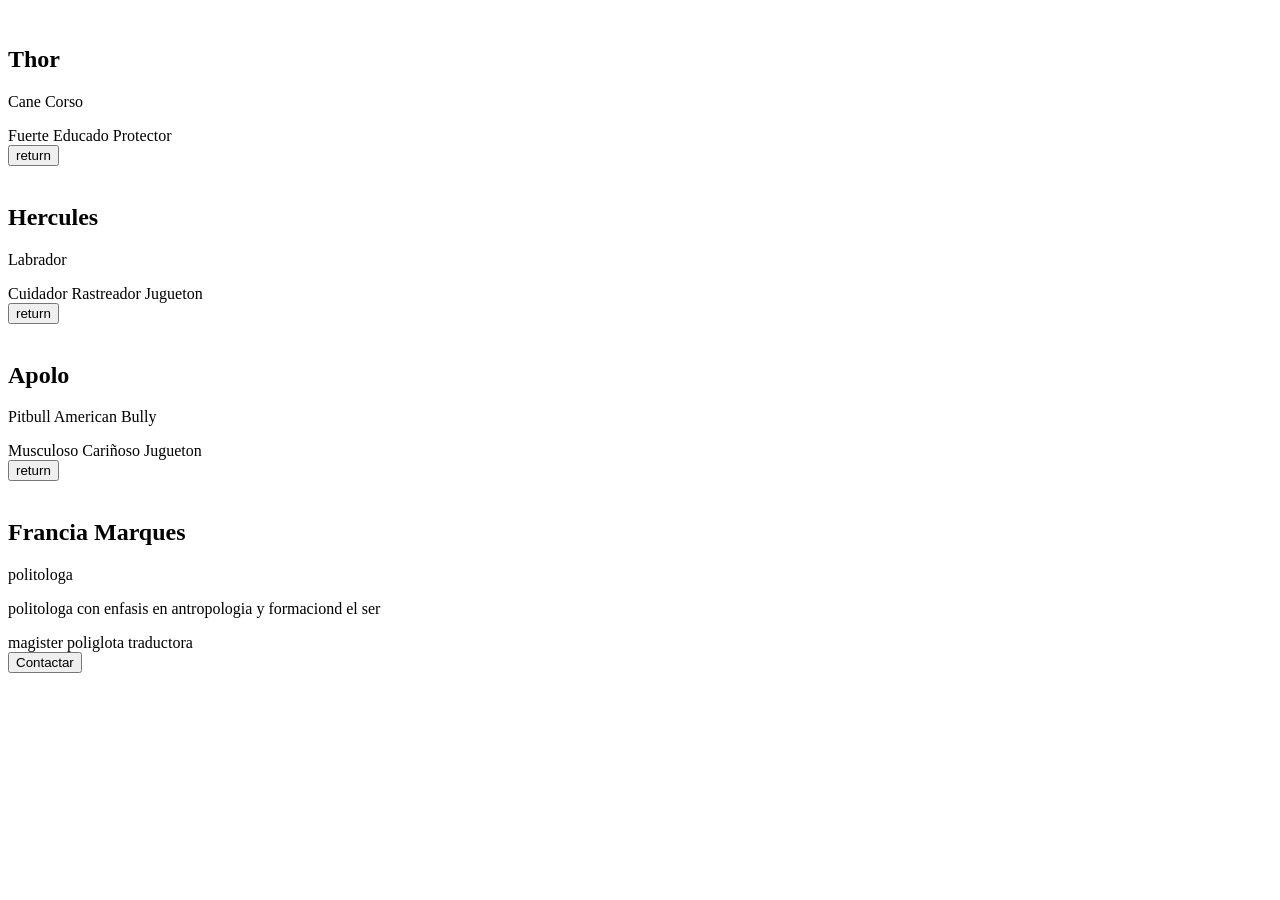
==== Petspreferences.html @ f272f853 "Add files via upload" ====
<!DOCTYPE html>
<html lang="es">
<head>
    <meta charset="UTF-8">
    <meta name="viewport" content="width=device-width, initial-scale=1.0">
    <title>Proyecto de Conceptos HTML/CSS</title>
    <link rel="stylesheet" href="style.css">
</head>
<body>

    <main class="contenedor-principal">
        

        <article class="tarjeta">
            <div class="foto-perfil">
                <img class="image" src="Thor.jpg" alt="">
            </div>
                <h1>Thor
                </h1>
                <p class="subtitulo">Cane Corso</p>
            </header>
            <section class="tarjeta-cuerpo">
                
                
                <div class="Cualidades">
                    <span class="tag">Fuerte</span>
                    <span class="tag">Educado</span>
                    <span class="tag">Protector</span>
                </div>
            </section>

            <header class="tarjeta-header">
            
            <footer class="tarjeta-pie">
                <button class="btn-contacto" onclick="window.location.href='index.html' ">return</button>
            </footer>
        </article>
    </main>
    <!DOCTYPE html>
<html lang="es">
<head>
    <meta charset="UTF-8">
    <meta name="viewport" content="width=device-width, initial-scale=1.0">
    <title>Proyecto de Conceptos HTML/CSS</title>
    <link rel="stylesheet" href="style.css">
</head>
<body>

    <main class="contenedor-principal">
        

        <article class="tarjeta">
            <div class="foto-perfil">
                <img class="image" src="labra.jpg" alt="">
            </div>
                <h1>Hercules</h1>
                <p class="subtitulo"></p>
            </header>
                <p>Labrador</p>    
            <section class="tarjeta-cuerpo">
                
                
                <div class="habilidades">
                    <span class="tag">Cuidador</span>
                    <span class="tag">Rastreador</span>
                    <span class="tag">Jugueton</span>
                </div>
            </section>

            <header class="tarjeta-header">
            
            <footer class="tarjeta-pie">
                <button class="btn-contacto" onclick="window.location.href='index.html' ">return</button>
            </footer>
        </article>
    </main>


</body>
</html>
<!DOCTYPE html>
<html lang="es">
<head>
    <meta charset="UTF-8">
    <meta name="viewport" content="width=device-width, initial-scale=1.0">
    <title>Proyecto de Conceptos HTML/CSS</title>
    <link rel="stylesheet" href="style.css">
</head>
<body>

    <main class="contenedor-principal">
        

        <article class="tarjeta">
            <div class="foto-perfil">
                <img class="image" src="pitbull.jpeg" alt="">
            </div>
                <h1>Apolo</h1>
                <p class="subtitulo">Pitbull American Bully</p>
            </header>
                <p></p>    
            <section class="tarjeta-cuerpo">
                
                
                <div class="habilidades">
                    <span class="tag">Musculoso</span>
                    <span class="tag">Cariñoso</span>
                    <span class="tag">Jugueton</span>
                </div>
            </section>

            <header class="tarjeta-header">
            
            <footer class="tarjeta-pie">
                <button class="btn-contacto" onclick="window.location.href='index.html' ">return</button>
            </footer>
        </article>
    </main>


</body>
</html>
<!DOCTYPE html>
<html lang="es">
<head>
    <meta charset="UTF-8">
    <meta name="viewport" content="width=device-width, initial-scale=1.0">
    <title>Proyecto de Conceptos HTML/CSS</title>
    <link rel="stylesheet" href="style.css">
</head>
<body>

    <main class="contenedor-principal">
        

        <article class="tarjeta">
            <div class="foto-perfil">
                <img class="image" src="Francia.jpeg" alt="">
            </div>
                <h1>Francia Marques</h1>
                <p class="subtitulo">politologa</p>
            </header>
                <p>politologa con enfasis en antropologia y formaciond el ser </p>    
            <section class="tarjeta-cuerpo">
                
                
                <div class="habilidades">
                    <span class="tag">magister</span>
                    <span class="tag">poliglota</span>
                    <span class="tag">traductora</span>
                </div>
            </section>

            <header class="tarjeta-header">
            
            <footer class="tarjeta-pie">
                <button class="btn-contacto" onclick="window.location.href='http://127.0.0.1:5500/FranciaCV.html' ">Contactar</button>
            </footer>
        </article>
    </main>


</body>
</html>
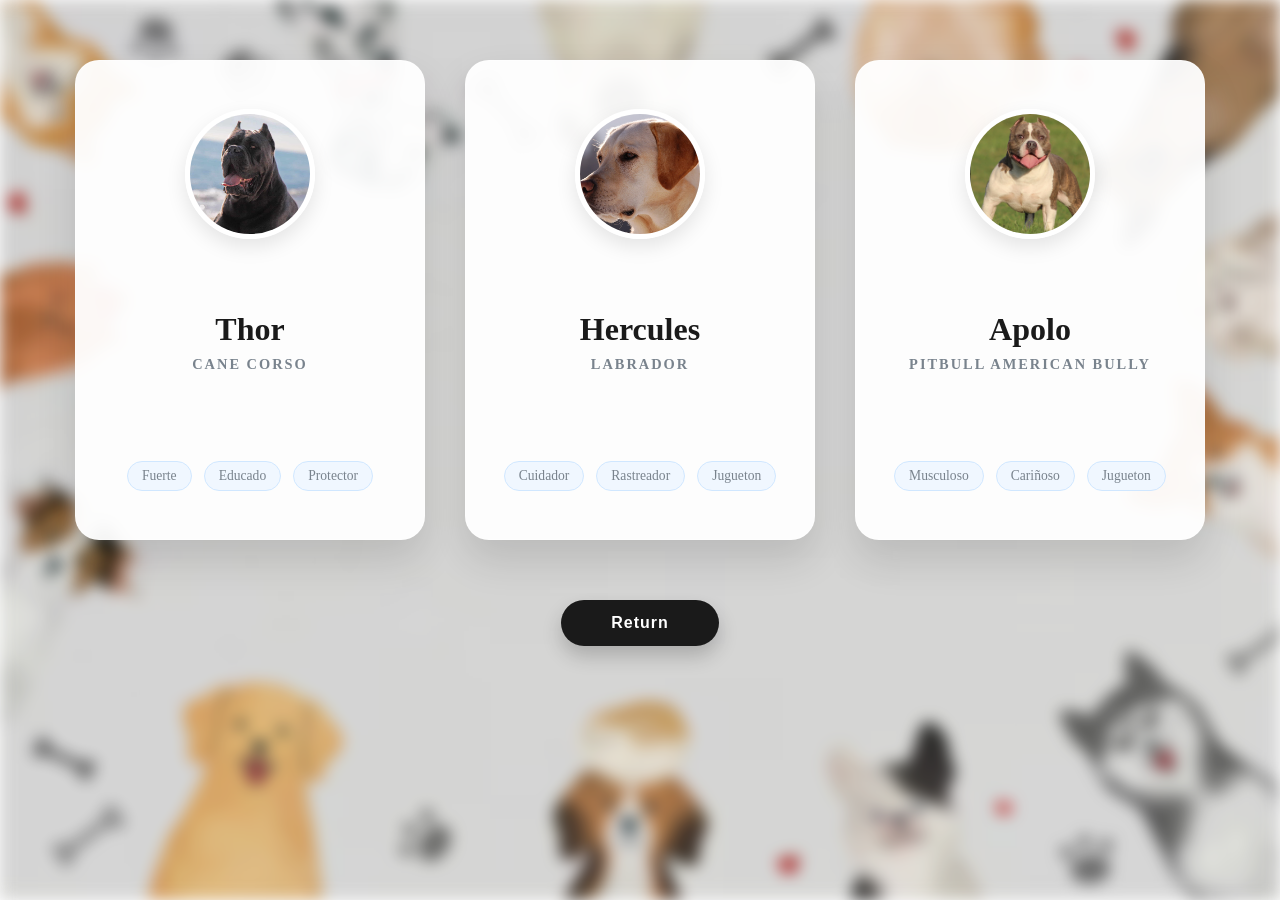
==== commit cb5b8c2f: "Add files via upload" ====
--- a/Petspreferences.html
+++ b/Petspreferences.html
@@ -10,155 +10,65 @@
 
     <main class="contenedor-principal">
         
-
+        <!-- Tarjeta Thor -->
         <article class="tarjeta">
             <div class="foto-perfil">
-                <img class="image" src="Thor.jpg" alt="">
+                <img class="image" src="Thor.jpg" alt="Thor">
             </div>
-                <h1>Thor
-                </h1>
+            <header class="tarjeta-header">
+                <h1>Thor</h1>
                 <p class="subtitulo">Cane Corso</p>
             </header>
             <section class="tarjeta-cuerpo">
-                
-                
-                <div class="Cualidades">
+                <div class="habilidades">
                     <span class="tag">Fuerte</span>
                     <span class="tag">Educado</span>
                     <span class="tag">Protector</span>
                 </div>
             </section>
+        </article>
 
-            <header class="tarjeta-header">
-            
-            <footer class="tarjeta-pie">
-                <button class="btn-contacto" onclick="window.location.href='index.html' ">return</button>
-            </footer>
-        </article>
-    </main>
-    <!DOCTYPE html>
-<html lang="es">
-<head>
-    <meta charset="UTF-8">
-    <meta name="viewport" content="width=device-width, initial-scale=1.0">
-    <title>Proyecto de Conceptos HTML/CSS</title>
-    <link rel="stylesheet" href="style.css">
-</head>
-<body>
-
-    <main class="contenedor-principal">
-        
-
+        <!-- Tarjeta Hercules -->
         <article class="tarjeta">
             <div class="foto-perfil">
-                <img class="image" src="labra.jpg" alt="">
+                <img class="image" src="labra.jpg" alt="Hercules">
             </div>
+            <header class="tarjeta-header">
                 <h1>Hercules</h1>
-                <p class="subtitulo"></p>
+                <p class="subtitulo">Labrador</p>
             </header>
-                <p>Labrador</p>    
             <section class="tarjeta-cuerpo">
-                
-                
                 <div class="habilidades">
                     <span class="tag">Cuidador</span>
                     <span class="tag">Rastreador</span>
                     <span class="tag">Jugueton</span>
                 </div>
             </section>
+        </article>
 
-            <header class="tarjeta-header">
-            
-            <footer class="tarjeta-pie">
-                <button class="btn-contacto" onclick="window.location.href='index.html' ">return</button>
-            </footer>
-        </article>
-    </main>
-
-
-</body>
-</html>
-<!DOCTYPE html>
-<html lang="es">
-<head>
-    <meta charset="UTF-8">
-    <meta name="viewport" content="width=device-width, initial-scale=1.0">
-    <title>Proyecto de Conceptos HTML/CSS</title>
-    <link rel="stylesheet" href="style.css">
-</head>
-<body>
-
-    <main class="contenedor-principal">
-        
-
+        <!-- Tarjeta Apolo -->
         <article class="tarjeta">
             <div class="foto-perfil">
-                <img class="image" src="pitbull.jpeg" alt="">
+                <img class="image" src="pitbull.jpeg" alt="Apolo">
             </div>
+            <header class="tarjeta-header">
                 <h1>Apolo</h1>
                 <p class="subtitulo">Pitbull American Bully</p>
             </header>
-                <p></p>    
             <section class="tarjeta-cuerpo">
-                
-                
                 <div class="habilidades">
                     <span class="tag">Musculoso</span>
                     <span class="tag">Cariñoso</span>
                     <span class="tag">Jugueton</span>
                 </div>
             </section>
+        </article>
 
-            <header class="tarjeta-header">
-            
-            <footer class="tarjeta-pie">
-                <button class="btn-contacto" onclick="window.location.href='index.html' ">return</button>
-            </footer>
-        </article>
+
     </main>
-
+    <div class="contenedor-inferior">
+        <button class="btn-return" onclick="window.location.href='index.html'">Return</button>
+    </div>
 
 </body>
 </html>
-<!DOCTYPE html>
-<html lang="es">
-<head>
-    <meta charset="UTF-8">
-    <meta name="viewport" content="width=device-width, initial-scale=1.0">
-    <title>Proyecto de Conceptos HTML/CSS</title>
-    <link rel="stylesheet" href="style.css">
-</head>
-<body>
-
-    <main class="contenedor-principal">
-        
-
-        <article class="tarjeta">
-            <div class="foto-perfil">
-                <img class="image" src="Francia.jpeg" alt="">
-            </div>
-                <h1>Francia Marques</h1>
-                <p class="subtitulo">politologa</p>
-            </header>
-                <p>politologa con enfasis en antropologia y formaciond el ser </p>    
-            <section class="tarjeta-cuerpo">
-                
-                
-                <div class="habilidades">
-                    <span class="tag">magister</span>
-                    <span class="tag">poliglota</span>
-                    <span class="tag">traductora</span>
-                </div>
-            </section>
-
-            <header class="tarjeta-header">
-            
-            <footer class="tarjeta-pie">
-                <button class="btn-contacto" onclick="window.location.href='http://127.0.0.1:5500/FranciaCV.html' ">Contactar</button>
-            </footer>
-        </article>
-    </main>
-
-
-</body>
-</html>
--- a/style.css
+++ b/style.css
@@ -0,0 +1,137 @@
+* {
+    margin: 0;
+    padding: 0;
+    box-sizing: border-box; 
+}
+
+body {
+    font-family: '', 'Times New Roman', Times, serif, Arial, sans-serif; /* Fuente más moderna */
+    min-height: 100vh;
+    display: flex;
+    flex-direction: column;
+    align-items: center;
+    position: relative;
+    padding: 60px 20px;
+    color: #333;
+}
+
+body::before {
+    content: "";
+    position: fixed;
+    top: 0;
+    left: 0;
+    height: 100%;
+    width: 100%;
+    background-image: url(./background.avif);
+    background-size: cover;
+    background-position: center;
+    filter: blur(8px) brightness(0.9); /* Un poco más oscuro para que resalten las tarjetas */
+    z-index: -1;
+}
+
+.contenedor-principal {
+    width: 100%;
+    max-width: 1400px;
+    display: flex;
+    flex-wrap: wrap;
+    justify-content: center;
+    gap: 40px; /* Más espacio entre tarjetas */
+    margin-bottom: 60px;
+}
+
+.tarjeta {
+    background-color: rgba(255, 255, 255, 0.95); /* Ligeramente transparente */
+    width: 350px; /* Tarjeta más grande */
+    min-height: 480px; /* Altura mínima para consistencia */
+    padding: 3rem 2rem;
+    border-radius: 24px; /* Bordes más redondeados y modernos */
+    box-shadow: 0 20px 40px rgba(0, 0, 0, 0.12); /* Sombra más suave y profunda */
+    text-align: center;
+    transition: all 0.4s cubic-bezier(0.175, 0.885, 0.32, 1.275); /* Animación suave */
+    border: 1px solid rgba(255, 255, 255, 0.3);
+    display: flex;
+    flex-direction: column;
+    justify-content: space-between;
+}
+
+.tarjeta:hover {
+    transform: translateY(-15px) scale(1.02);
+    box-shadow: 0 30px 60px rgba(0, 0, 0, 0.2);
+}
+
+.foto-perfil {
+    width: 130px; /* Foto más grande */
+    height: 130px;
+    border-radius: 50%; /* Círculo perfecto */
+    margin: 0 auto 1.5rem;
+    overflow: hidden;
+    border: 5px solid #fff;
+    box-shadow: 0 8px 20px rgba(0,0,0,0.1);
+}
+
+.image { 
+    width: 100%;
+    height: 100%;
+    object-fit: cover;
+}
+
+h1 {
+    font-size: 2rem;
+    color: #1a1a1a;
+    margin-bottom: 0.5rem;
+    font-weight: 700;
+}
+
+.subtitulo {
+    color: #79838d; /* Color de acento */
+    text-transform: uppercase;
+    font-size: 0.9rem;
+    font-weight: 600;
+    letter-spacing: 2px;
+    margin-bottom: 1.5rem;
+}
+
+.habilidades {
+    display: flex;
+    gap: 12px;
+    justify-content: center;
+    flex-wrap: wrap;
+    margin-top: 1rem;
+}
+
+.tag {
+    background-color: #f0f7ff;
+    color: #79838d;
+    padding: 6px 14px;
+    border-radius: 50px;
+    font-size: 0.85rem;
+    font-weight: 500;
+    border: 1px solid #d0e7ff;
+}
+
+/* BOTÓN INFERIOR ESTÉTICO */
+.contenedor-inferior {
+    width: 100%;
+    display: flex;
+    justify-content: center;
+}
+
+.btn-return {
+    padding: 14px 50px;
+    background-color: #1a1a1a; /* Negro elegante */
+    color: #fff;
+    border: none;
+    border-radius: 50px;
+    cursor: pointer;
+    font-size: 1rem;
+    font-weight: 600;
+    letter-spacing: 1px;
+    transition: 0.3s;
+    box-shadow: 0 10px 20px rgba(0,0,0,0.2);
+}
+
+.btn-return:hover {
+    background-color: #333;
+    transform: translateY(-2px);
+    box-shadow: 0 15px 25px rgba(0,0,0,0.3);
+}
